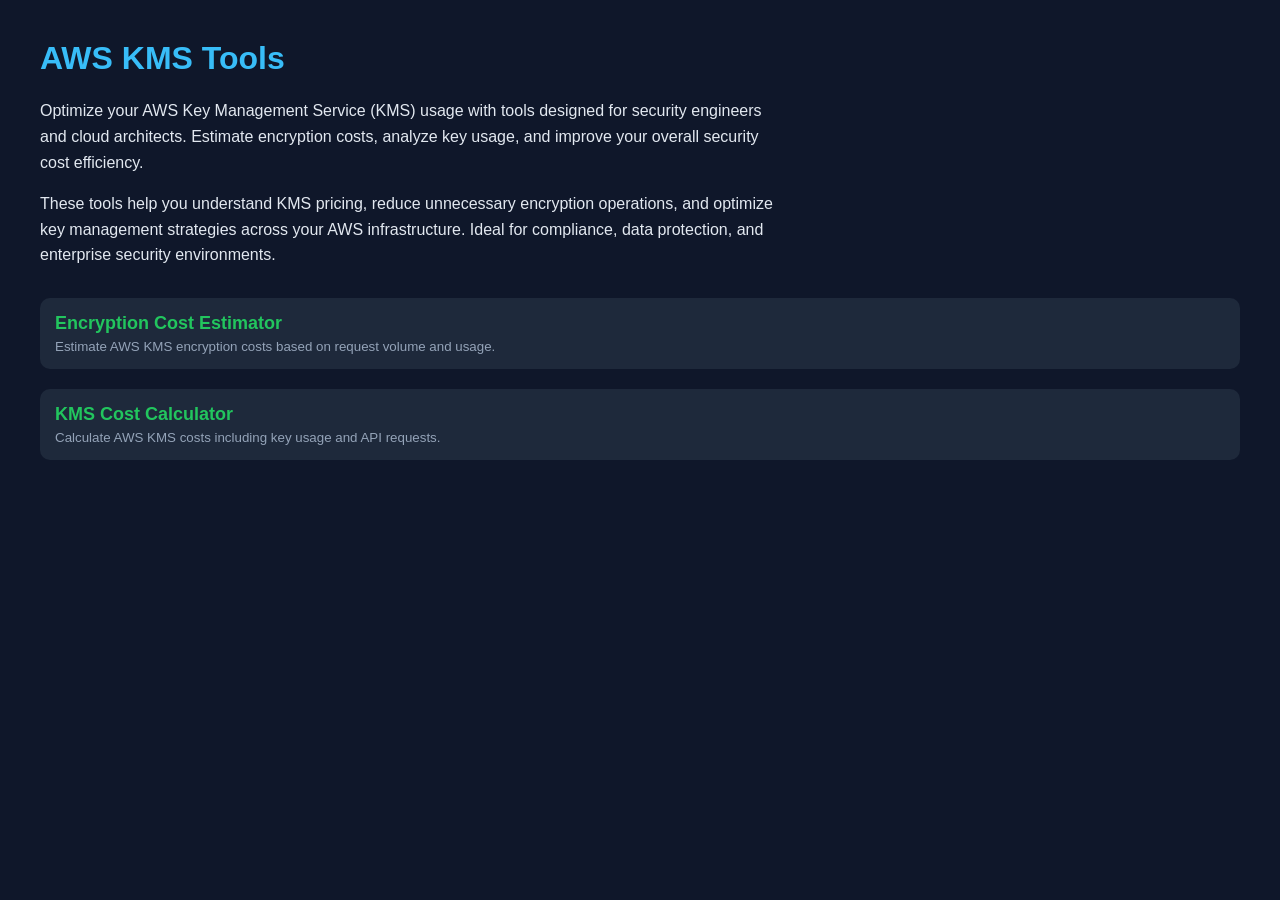
==== index.html @ b9efc0e8 "Initial commit" ====
<!DOCTYPE html>
<html lang="en">
<head>
    <meta charset="UTF-8">
    <meta name="viewport" content="width=device-width, initial-scale=1.0">

    <!-- 🔐 Google Site Verification -->
    <meta name="google-site-verification" content="TU_CODIGO_DE_VERIFICACION_AQUI">

    <!-- SEO Potenciado -->
    <title>AWS KMS Tools – Encryption Cost Calculator & Key Usage Estimator</title>

    <meta name="description" content="Estimate AWS KMS encryption costs and key usage with advanced tools. Optimize encryption strategies and reduce security-related expenses in AWS.">

    <meta name="keywords" content="
    aws kms cost calculator,
    kms encryption cost estimator,
    aws kms pricing calculator,
    encryption cost aws estimator,
    kms request cost calculator,
    aws key management service pricing,
    kms usage cost estimator,
    aws encryption pricing tool,
    kms request pricing calculator,
    cloud encryption cost estimator,
    aws security cost calculator,
    kms billing estimator,
    optimize kms costs aws
    ">

    <meta name="author" content="AI Tools Suite">

    <!-- Open Graph -->
    <meta property="og:title" content="AWS KMS Tools – Encryption Cost Optimization">
    <meta property="og:description" content="Estimate KMS costs and optimize encryption usage.">
    <meta property="og:type" content="website">

    <!-- Estilos -->
    <style>
        body {
            font-family: Arial, sans-serif;
            margin: 40px;
            background: #0f172a;
            color: #e2e8f0;
        }
        h1 {
            color: #38bdf8;
        }
        p {
            max-width: 750px;
            line-height: 1.6;
        }
        .tools {
            margin-top: 30px;
        }
        .tool {
            margin-bottom: 20px;
            padding: 15px;
            background: #1e293b;
            border-radius: 10px;
            transition: 0.2s;
        }
        .tool:hover {
            background: #334155;
        }
        a {
            text-decoration: none;
            color: #22c55e;
            font-weight: bold;
            font-size: 18px;
        }
        small {
            display: block;
            margin-top: 5px;
            color: #94a3b8;
        }
    </style>
</head>
<body>

    <h1>AWS KMS Tools</h1>

    <p>
        Optimize your AWS Key Management Service (KMS) usage with tools designed for security
        engineers and cloud architects. Estimate encryption costs, analyze key usage, and
        improve your overall security cost efficiency.
    </p>

    <p>
        These tools help you understand KMS pricing, reduce unnecessary encryption operations,
        and optimize key management strategies across your AWS infrastructure. Ideal for
        compliance, data protection, and enterprise security environments.
    </p>

    <div class="tools">

        <div class="tool">
            <a href="encryption_cost_estimator/">Encryption Cost Estimator</a>
            <small>Estimate AWS KMS encryption costs based on request volume and usage.</small>
        </div>

        <div class="tool">
            <a href="kms_cost_calculator/">KMS Cost Calculator</a>
            <small>Calculate AWS KMS costs including key usage and API requests.</small>
        </div>

    </div>

</body>
</html>
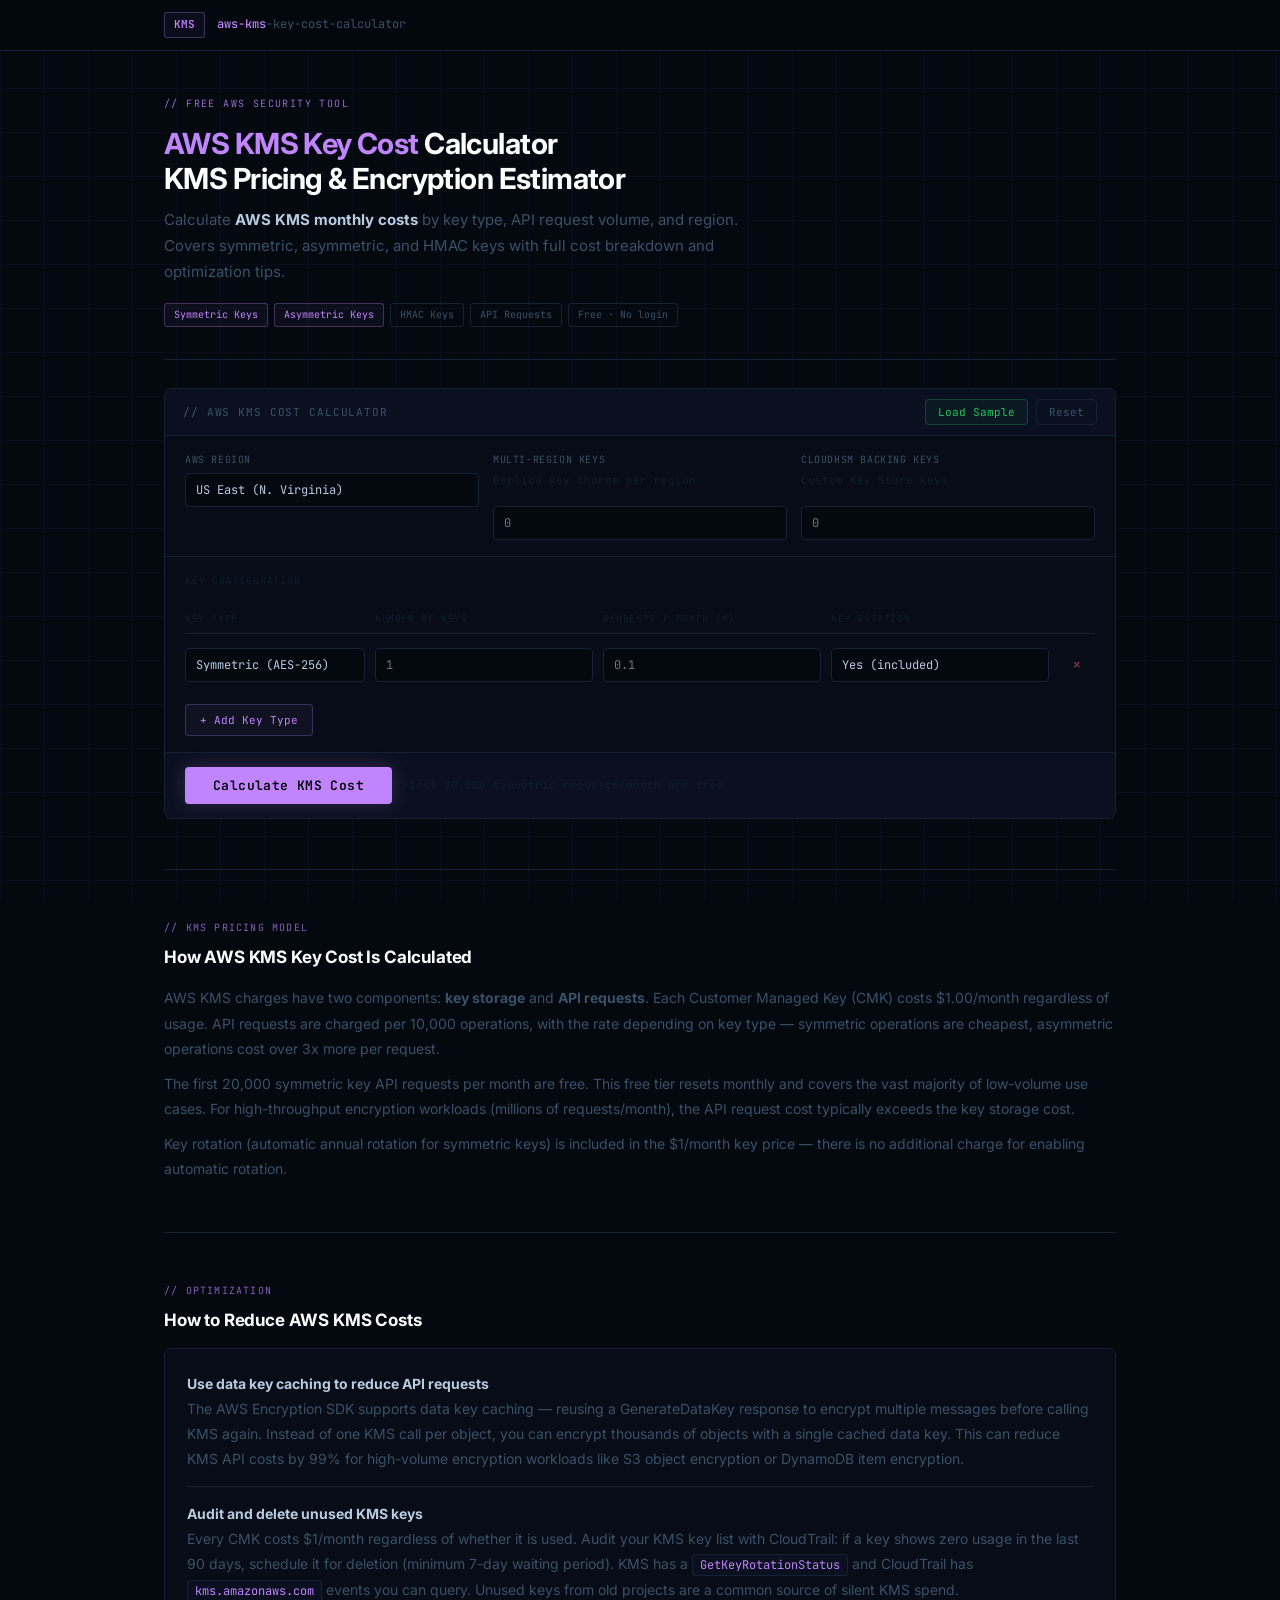
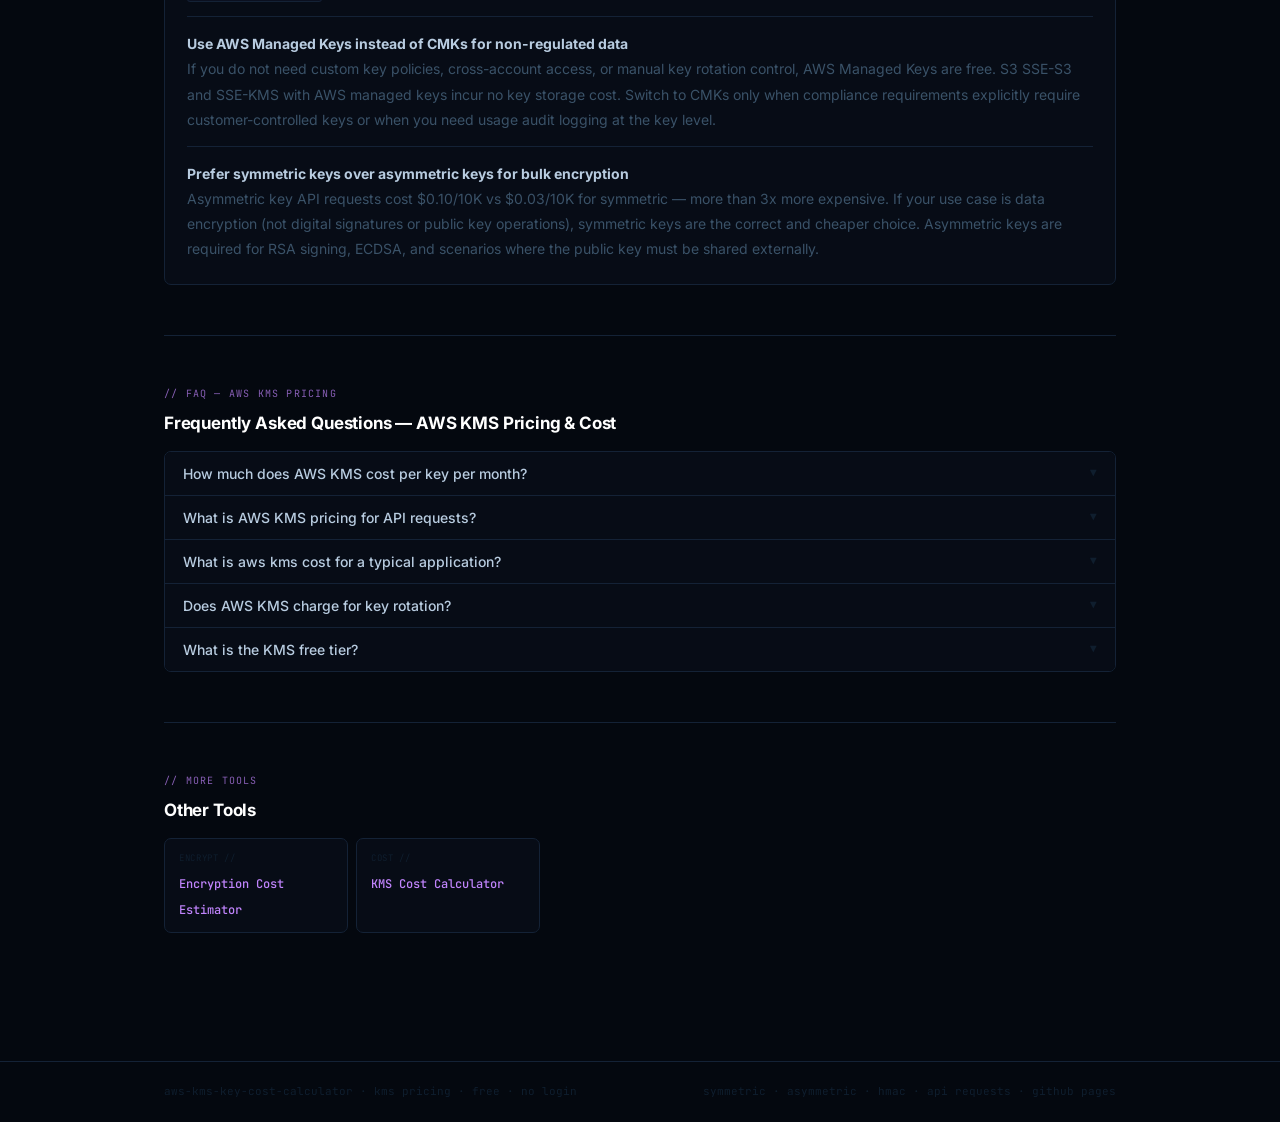
==== commit 2a7237da: "Actualizar index.html" ====
--- a/index.html
+++ b/index.html
@@ -1,110 +1,1130 @@
 <!DOCTYPE html>
+
 <html lang="en">
 <head>
-    <meta charset="UTF-8">
-    <meta name="viewport" content="width=device-width, initial-scale=1.0">
-
-    <!-- 🔐 Google Site Verification -->
-    <meta name="google-site-verification" content="TU_CODIGO_DE_VERIFICACION_AQUI">
-
-    <!-- SEO Potenciado -->
-    <title>AWS KMS Tools – Encryption Cost Calculator & Key Usage Estimator</title>
-
-    <meta name="description" content="Estimate AWS KMS encryption costs and key usage with advanced tools. Optimize encryption strategies and reduce security-related expenses in AWS.">
-
-    <meta name="keywords" content="
-    aws kms cost calculator,
-    kms encryption cost estimator,
-    aws kms pricing calculator,
-    encryption cost aws estimator,
-    kms request cost calculator,
-    aws key management service pricing,
-    kms usage cost estimator,
-    aws encryption pricing tool,
-    kms request pricing calculator,
-    cloud encryption cost estimator,
-    aws security cost calculator,
-    kms billing estimator,
-    optimize kms costs aws
-    ">
-
-    <meta name="author" content="AI Tools Suite">
-
-    <!-- Open Graph -->
-    <meta property="og:title" content="AWS KMS Tools – Encryption Cost Optimization">
-    <meta property="og:description" content="Estimate KMS costs and optimize encryption usage.">
-    <meta property="og:type" content="website">
-
-    <!-- Estilos -->
-    <style>
-        body {
-            font-family: Arial, sans-serif;
-            margin: 40px;
-            background: #0f172a;
-            color: #e2e8f0;
-        }
-        h1 {
-            color: #38bdf8;
-        }
-        p {
-            max-width: 750px;
-            line-height: 1.6;
-        }
-        .tools {
-            margin-top: 30px;
-        }
-        .tool {
-            margin-bottom: 20px;
-            padding: 15px;
-            background: #1e293b;
-            border-radius: 10px;
-            transition: 0.2s;
-        }
-        .tool:hover {
-            background: #334155;
-        }
-        a {
-            text-decoration: none;
-            color: #22c55e;
-            font-weight: bold;
-            font-size: 18px;
-        }
-        small {
-            display: block;
-            margin-top: 5px;
-            color: #94a3b8;
-        }
-    </style>
+<meta charset="UTF-8">
+<meta name="viewport" content="width=device-width, initial-scale=1.0">
+<meta name="google-site-verification" content="PkLa_ViOo6FAHpvh8SacceMb95o9tePRdrqLNBz9X1M" />
+<meta name="robots" content="index, follow">
+
+<title>AWS KMS Key Cost Calculator – KMS Pricing &amp; Encryption Cost Estimator</title>
+
+<meta name="description" content="Free AWS KMS cost calculator. Estimate monthly KMS key costs, API request charges, and encryption pricing for symmetric, asymmetric, and HMAC keys. Calculate aws kms key cost by key type, region, and request volume. No login required.">
+
+<meta name="keywords" content="aws kms key cost, aws kms pricing, kms pricing, aws kms cost, aws key management service pricing, aws kms costs, kms pricing aws, kms cost calculator, aws kms pricing calculator, kms encryption cost">
+
+<link rel="canonical" href="https://franrivalbigprojects.github.io/aws-kms-tools/">
+
+<meta property="og:title" content="AWS KMS Key Cost Calculator – KMS Pricing Estimator">
+<meta property="og:description" content="Calculate AWS KMS monthly costs. Enter key types, request volumes, and region to get a full cost breakdown. Free, no login.">
+<meta property="og:type" content="website">
+
+<link rel="preconnect" href="https://fonts.googleapis.com">
+<link rel="preconnect" href="https://fonts.gstatic.com" crossorigin>
+<link href="https://fonts.googleapis.com/css2?family=JetBrains+Mono:wght@400;500;600&family=Inter:wght@400;500;600;700&display=swap" rel="stylesheet">
+
+<style>
+:root {
+  --bg: #04080f;
+  --surface: #070c16;
+  --surface2: #0b1020;
+  --border: #0e1828;
+  --border2: #142236;
+  --kms: #c084fc;
+  --kms-dim: rgba(192,132,252,0.1);
+  --kms-dim2: rgba(192,132,252,0.05);
+  --green: #22c55e;
+  --green-dim: rgba(34,197,94,0.1);
+  --green-dim2: rgba(34,197,94,0.05);
+  --orange: #fb923c;
+  --orange-dim: rgba(251,146,60,0.08);
+  --blue: #60a5fa;
+  --blue-dim: rgba(96,165,250,0.08);
+  --yellow: #fbbf24;
+  --yellow-dim: rgba(251,191,36,0.08);
+  --red: #f87171;
+  --red-dim: rgba(248,113,113,0.08);
+  --text: #b8cce0;
+  --text-muted: #3a5268;
+  --text-dim: #0f1e2e;
+  --mono: 'JetBrains Mono', monospace;
+  --sans: 'Inter', sans-serif;
+  --r: 7px;
+}
+
+* { box-sizing: border-box; margin: 0; padding: 0; }
+
+body {
+  font-family: var(--sans);
+  background: var(--bg);
+  color: var(--text);
+  min-height: 100vh;
+  line-height: 1.6;
+}
+
+body::after {
+  content: "";
+  position: fixed;
+  inset: 0;
+  background-image: linear-gradient(var(--border) 1px, transparent 1px), linear-gradient(90deg, var(--border) 1px, transparent 1px);
+  background-size: 44px 44px;
+  opacity: 0.45;
+  pointer-events: none;
+  z-index: 0;
+}
+
+header {
+  border-bottom: 1px solid var(--border2);
+  position: sticky;
+  top: 0;
+  z-index: 100;
+  background: rgba(4,8,15,0.96);
+  backdrop-filter: blur(12px);
+}
+
+.header-inner {
+  max-width: 1000px;
+  margin: 0 auto;
+  padding: 0 24px;
+  height: 50px;
+  display: flex;
+  align-items: center;
+  gap: 12px;
+  position: relative;
+  z-index: 1;
+}
+
+.logo-pill {
+  font-family: var(--mono);
+  font-size: 11px;
+  font-weight: 600;
+  color: var(--kms);
+  background: var(--kms-dim2);
+  border: 1px solid rgba(192,132,252,0.3);
+  border-radius: 3px;
+  padding: 3px 9px;
+}
+
+.logo-text {
+  font-family: var(--mono);
+  font-size: 12px;
+  color: var(--text-muted);
+}
+
+.logo-text strong { color: var(--kms); font-weight: 500; }
+
+.wrapper {
+  max-width: 1000px;
+  margin: 0 auto;
+  padding: 0 24px 80px;
+  position: relative;
+  z-index: 1;
+}
+
+/* HERO */
+.hero {
+  padding: 44px 0 32px;
+  border-bottom: 1px solid var(--border2);
+  margin-bottom: 28px;
+}
+
+.hero-tag {
+  font-family: var(--mono);
+  font-size: 10px;
+  letter-spacing: 0.14em;
+  text-transform: uppercase;
+  color: var(--kms);
+  margin-bottom: 14px;
+  opacity: 0.8;
+}
+
+h1 {
+  font-size: clamp(21px, 3vw, 29px);
+  font-weight: 700;
+  color: #fff;
+  margin-bottom: 10px;
+  letter-spacing: -0.02em;
+  line-height: 1.2;
+}
+
+h1 em { font-style: normal; color: var(--kms); }
+
+.hero-sub {
+  font-size: 15px;
+  color: var(--text-muted);
+  max-width: 600px;
+  line-height: 1.75;
+  margin-bottom: 18px;
+}
+
+.hero-sub strong { color: var(--text); }
+
+.pill-row { display: flex; flex-wrap: wrap; gap: 6px; }
+
+.pill {
+  font-family: var(--mono);
+  font-size: 10px;
+  padding: 3px 9px;
+  border-radius: 3px;
+  border: 1px solid;
+}
+
+.pill-kms { color: var(--kms); background: var(--kms-dim2); border-color: rgba(192,132,252,0.3); }
+.pill-dim { color: var(--text-muted); border-color: var(--border2); }
+
+/* TOOL */
+.tool-shell {
+  background: var(--surface);
+  border: 1px solid var(--border2);
+  border-radius: var(--r);
+  overflow: hidden;
+  margin-bottom: 18px;
+}
+
+.tool-topbar {
+  background: var(--surface2);
+  border-bottom: 1px solid var(--border2);
+  padding: 10px 18px;
+  display: flex;
+  align-items: center;
+  justify-content: space-between;
+  flex-wrap: wrap;
+  gap: 8px;
+}
+
+.topbar-label {
+  font-family: var(--mono);
+  font-size: 11px;
+  color: var(--text-muted);
+  text-transform: uppercase;
+  letter-spacing: 0.08em;
+}
+
+.btn-sm {
+  font-family: var(--mono);
+  font-size: 11px;
+  padding: 5px 12px;
+  border-radius: 4px;
+  cursor: pointer;
+  border: 1px solid;
+  transition: opacity 0.15s;
+}
+
+.btn-sm:hover { opacity: 0.75; }
+.btn-kms   { background: var(--kms-dim2); color: var(--kms); border-color: rgba(192,132,252,0.3); }
+.btn-ghost { background: transparent; color: var(--text-muted); border-color: var(--border2); }
+.btn-green { background: var(--green-dim2); color: var(--green); border-color: rgba(34,197,94,0.25); }
+
+/* KEY ROWS */
+.keys-area {
+  padding: 16px 20px;
+  border-bottom: 1px solid var(--border2);
+}
+
+.keys-head {
+  display: flex;
+  align-items: center;
+  justify-content: space-between;
+  margin-bottom: 12px;
+}
+
+.keys-head-label {
+  font-family: var(--mono);
+  font-size: 10px;
+  text-transform: uppercase;
+  letter-spacing: 0.08em;
+  color: var(--text-dim);
+}
+
+.key-row {
+  display: grid;
+  grid-template-columns: 180px 1fr 1fr 1fr 36px;
+  gap: 10px;
+  align-items: center;
+  padding: 10px 0;
+  border-bottom: 1px solid var(--border2);
+}
+
+.key-row:last-child { border-bottom: none; }
+
+.key-row-head {
+  font-family: var(--mono);
+  font-size: 10px;
+  text-transform: uppercase;
+  letter-spacing: 0.06em;
+  color: var(--text-dim);
+  padding-bottom: 6px;
+  border-bottom: 1px solid var(--border2);
+  margin-bottom: 4px;
+}
+
+.kms-select, .kms-input {
+  background: var(--bg);
+  border: 1px solid var(--border2);
+  border-radius: 4px;
+  padding: 8px 10px;
+  font-family: var(--mono);
+  font-size: 12px;
+  color: var(--text);
+  width: 100%;
+  -webkit-appearance: none;
+  transition: border-color 0.2s;
+}
+
+.kms-select:focus, .kms-input:focus {
+  outline: none;
+  border-color: rgba(192,132,252,0.3);
+}
+
+.kms-select option { background: #0b1020; }
+
+.key-del {
+  font-size: 16px;
+  color: var(--red);
+  opacity: 0.5;
+  cursor: pointer;
+  text-align: center;
+  transition: opacity 0.15s;
+  font-family: var(--mono);
+}
+
+.key-del:hover { opacity: 1; }
+
+.add-key-btn {
+  margin-top: 12px;
+  padding: 8px 14px;
+  font-family: var(--mono);
+  font-size: 11px;
+  background: var(--kms-dim2);
+  color: var(--kms);
+  border: 1px solid rgba(192,132,252,0.25);
+  border-radius: 4px;
+  cursor: pointer;
+  transition: opacity 0.15s;
+}
+
+.add-key-btn:hover { opacity: 0.75; }
+
+/* Global settings */
+.global-row {
+  display: grid;
+  grid-template-columns: 1fr 1fr 1fr;
+  gap: 14px;
+  padding: 16px 20px;
+  border-bottom: 1px solid var(--border2);
+}
+
+.field { display: flex; flex-direction: column; gap: 5px; }
+
+.field-label {
+  font-family: var(--mono);
+  font-size: 10px;
+  color: var(--text-muted);
+  letter-spacing: 0.06em;
+  text-transform: uppercase;
+}
+
+.field-hint {
+  font-size: 11px;
+  color: var(--text-dim);
+  font-family: var(--mono);
+  margin-top: -2px;
+}
+
+/* Calculate button */
+.calc-wrap {
+  padding: 14px 20px;
+  background: var(--surface2);
+  display: flex;
+  gap: 10px;
+  align-items: center;
+}
+
+.btn-calc {
+  padding: 10px 28px;
+  font-family: var(--mono);
+  font-size: 13px;
+  font-weight: 600;
+  background: var(--kms);
+  color: #000;
+  border: none;
+  border-radius: 4px;
+  cursor: pointer;
+  letter-spacing: 0.03em;
+  transition: opacity 0.15s, box-shadow 0.15s;
+  box-shadow: 0 0 18px rgba(192,132,252,0.22);
+}
+
+.btn-calc:hover { opacity: 0.87; box-shadow: 0 0 28px rgba(192,132,252,0.38); }
+
+/* RESULTS */
+#resultsWrap { display: none; }
+
+.results-grid {
+  display: grid;
+  grid-template-columns: repeat(4, 1fr);
+  gap: 10px;
+  margin-bottom: 14px;
+}
+
+.res-card {
+  background: var(--surface2);
+  border: 1px solid var(--border2);
+  border-radius: var(--r);
+  padding: 16px;
+  position: relative;
+  overflow: hidden;
+}
+
+.res-card::before {
+  content: '';
+  position: absolute;
+  top: 0; left: 0; right: 0;
+  height: 2px;
+}
+
+.rc-kms::before   { background: var(--kms); }
+.rc-blue::before  { background: var(--blue); }
+.rc-green::before { background: var(--green); }
+.rc-orange::before{ background: var(--orange); }
+
+.rc-label { font-family: var(--mono); font-size: 9px; text-transform: uppercase; letter-spacing: 0.1em; color: var(--text-dim); margin-bottom: 8px; }
+.rc-val   { font-family: var(--mono); font-size: 22px; font-weight: 600; line-height: 1; margin-bottom: 3px; }
+.rc-sub   { font-family: var(--mono); font-size: 10px; color: var(--text-muted); }
+
+/* Breakdown */
+.breakdown {
+  background: var(--surface);
+  border: 1px solid var(--border2);
+  border-radius: var(--r);
+  overflow: hidden;
+  margin-bottom: 14px;
+}
+
+.bt-head {
+  background: var(--surface2);
+  border-bottom: 1px solid var(--border2);
+  padding: 8px 16px;
+  font-family: var(--mono);
+  font-size: 10px;
+  text-transform: uppercase;
+  letter-spacing: 0.08em;
+  color: var(--text-muted);
+}
+
+.bt-row {
+  display: flex;
+  justify-content: space-between;
+  align-items: center;
+  padding: 9px 16px;
+  border-bottom: 1px solid var(--border2);
+  font-family: var(--mono);
+  font-size: 12px;
+}
+
+.bt-row:last-child { border-bottom: none; }
+.bt-row:hover { background: rgba(192,132,252,0.02); }
+.bt-key { color: var(--text-muted); }
+.bt-val { color: var(--text); }
+.bt-total { color: var(--kms); font-size: 14px; font-weight: 600; }
+
+/* Key breakdown table */
+.key-table {
+  background: var(--surface);
+  border: 1px solid var(--border2);
+  border-radius: var(--r);
+  overflow: hidden;
+  margin-bottom: 14px;
+}
+
+.kt-row {
+  display: grid;
+  grid-template-columns: 160px 1fr 1fr 1fr 1fr;
+  border-bottom: 1px solid var(--border2);
+}
+
+.kt-row:last-child { border-bottom: none; }
+.kt-row.kt-head { background: var(--surface2); }
+.kt-row.kt-highlight { background: var(--kms-dim2); }
+
+.kt-cell {
+  padding: 9px 12px;
+  font-family: var(--mono);
+  font-size: 11px;
+  color: var(--text-muted);
+  border-right: 1px solid var(--border2);
+  display: flex;
+  align-items: center;
+}
+
+.kt-cell:last-child { border-right: none; }
+.kt-head .kt-cell { color: var(--text-dim); font-size: 10px; letter-spacing: 0.06em; text-transform: uppercase; }
+
+/* Optimization tip */
+.opt-card {
+  background: var(--surface);
+  border: 1px solid var(--border2);
+  border-left: 3px solid var(--green);
+  border-radius: var(--r);
+  padding: 14px 18px;
+  margin-bottom: 14px;
+  font-size: 13px;
+  color: var(--text-muted);
+  line-height: 1.65;
+}
+
+.opt-card strong { color: var(--green); }
+
+/* DIVIDER */
+hr.divider { border: none; border-top: 1px solid var(--border2); margin: 50px 0; }
+
+.content-section { margin-bottom: 48px; }
+
+.section-eyebrow {
+  font-family: var(--mono);
+  font-size: 10px;
+  letter-spacing: 0.12em;
+  text-transform: uppercase;
+  color: var(--kms);
+  opacity: 0.7;
+  margin-bottom: 8px;
+  display: block;
+}
+
+h3 {
+  font-size: 17px;
+  font-weight: 700;
+  color: #fff;
+  margin-bottom: 14px;
+  letter-spacing: -0.01em;
+}
+
+p {
+  font-size: 14px;
+  color: var(--text-muted);
+  line-height: 1.8;
+  margin-bottom: 10px;
+}
+
+code {
+  font-family: var(--mono);
+  font-size: 12px;
+  background: var(--surface2);
+  color: var(--kms);
+  padding: 2px 7px;
+  border-radius: 3px;
+  border: 1px solid var(--border2);
+}
+
+.dense-block {
+  background: var(--surface);
+  border: 1px solid var(--border2);
+  border-radius: var(--r);
+  padding: 22px;
+  margin-top: 14px;
+}
+
+.dense-block p { margin-bottom: 14px; padding-bottom: 14px; border-bottom: 1px solid var(--border2); }
+.dense-block p:last-child { margin-bottom: 0; padding-bottom: 0; border-bottom: none; }
+.dense-block strong { color: var(--text); }
+
+.faq-list {
+  margin-top: 14px;
+  border: 1px solid var(--border2);
+  border-radius: var(--r);
+  overflow: hidden;
+}
+
+.faq-item { border-bottom: 1px solid var(--border2); }
+.faq-item:last-child { border-bottom: none; }
+
+.faq-q {
+  width: 100%;
+  text-align: left;
+  background: var(--surface);
+  border: none;
+  padding: 13px 18px;
+  font-size: 14px;
+  color: var(--text);
+  font-family: var(--sans);
+  cursor: pointer;
+  display: flex;
+  justify-content: space-between;
+  align-items: center;
+  gap: 12px;
+  transition: background 0.15s;
+  font-weight: 500;
+}
+
+.faq-q:hover { background: var(--kms-dim2); }
+.faq-arrow { font-family: var(--mono); font-size: 11px; color: var(--text-dim); transition: transform 0.2s; flex-shrink: 0; }
+.faq-item.open .faq-arrow { transform: rotate(180deg); }
+
+.faq-a {
+  display: none;
+  padding: 0 18px 13px;
+  font-size: 13px;
+  color: var(--text-muted);
+  line-height: 1.75;
+  border-top: 1px solid var(--border2);
+  background: var(--bg);
+}
+
+.faq-item.open .faq-a { display: block; }
+
+.other-tools {
+  display: grid;
+  grid-template-columns: repeat(auto-fill, minmax(160px, 1fr));
+  gap: 8px;
+  margin-top: 12px;
+}
+
+.otl {
+  background: var(--surface);
+  border: 1px solid var(--border2);
+  border-radius: var(--r);
+  padding: 11px 14px;
+  text-decoration: none;
+  display: block;
+  transition: border-color 0.15s, background 0.15s;
+}
+
+.otl:hover { border-color: rgba(192,132,252,0.3); background: var(--kms-dim2); }
+.otl-eye  { font-family: var(--mono); font-size: 9px; color: var(--text-dim); text-transform: uppercase; letter-spacing: 0.07em; margin-bottom: 4px; }
+.otl-name { font-family: var(--mono); font-size: 12px; color: var(--kms); font-weight: 500; }
+
+footer { border-top: 1px solid var(--border2); padding: 20px 0; position: relative; z-index: 1; }
+
+.footer-inner {
+  max-width: 1000px;
+  margin: 0 auto;
+  padding: 0 24px;
+  display: flex;
+  justify-content: space-between;
+  align-items: center;
+  flex-wrap: wrap;
+  gap: 8px;
+}
+
+footer p { font-family: var(--mono); font-size: 11px; color: var(--text-dim); margin: 0; }
+
+@media (max-width: 680px) {
+  .key-row { grid-template-columns: 1fr 1fr; }
+  .global-row { grid-template-columns: 1fr 1fr; }
+  .results-grid { grid-template-columns: 1fr 1fr; }
+  .kt-row { grid-template-columns: 100px repeat(4, 1fr); font-size: 10px; }
+}
+</style>
+
+<script type="application/ld+json">
+{
+  "@context": "https://schema.org",
+  "@type": "SoftwareApplication",
+  "name": "AWS KMS Key Cost Calculator",
+  "applicationCategory": "DeveloperApplication",
+  "operatingSystem": "Web",
+  "offers": { "@type": "Offer", "price": "0", "priceCurrency": "USD" },
+  "description": "Free AWS KMS key cost calculator. Estimate monthly KMS costs by key type (symmetric, asymmetric, HMAC), API request volume, region, and key rotation. Calculates aws kms key cost, aws kms pricing, and total encryption spend. No login required.",
+  "featureList": "KMS key cost calculation, symmetric asymmetric HMAC pricing, API request cost, key rotation cost, region pricing, optimization recommendations"
+}
+</script>
+
+<script type="application/ld+json">
+{
+  "@context": "https://schema.org",
+  "@type": "FAQPage",
+  "mainEntity": [
+    {
+      "@type": "Question",
+      "name": "How much does AWS KMS cost per key?",
+      "acceptedAnswer": {
+        "@type": "Answer",
+        "text": "AWS KMS Customer Managed Keys (CMKs) cost $1.00 per key per month, regardless of key type or usage. AWS Managed Keys (created automatically by AWS services like S3, EBS, RDS) are free — you do not pay the $1/month fee for these keys. API request charges are separate and apply to all key types. Key rotation does not increase the key cost."
+      }
+    },
+    {
+      "@type": "Question",
+      "name": "What is AWS KMS pricing for API requests?",
+      "acceptedAnswer": {
+        "@type": "Answer",
+        "text": "AWS KMS API request pricing: Symmetric key requests (Encrypt, Decrypt, GenerateDataKey, etc.) cost $0.03 per 10,000 requests. Asymmetric key requests (Sign, Verify, GetPublicKey) cost $0.10 per 10,000 requests. HMAC key requests (GenerateMac, VerifyMac) cost $0.15 per 10,000 requests. The first 20,000 symmetric key requests per month are free. Prices vary slightly by region."
+      }
+    },
+    {
+      "@type": "Question",
+      "name": "What is the difference between aws kms key cost for symmetric vs asymmetric keys?",
+      "acceptedAnswer": {
+        "@type": "Answer",
+        "text": "Both symmetric and asymmetric Customer Managed Keys cost $1.00/key/month. The difference is in API request pricing: symmetric operations cost $0.03 per 10,000 requests; asymmetric operations cost $0.10 per 10,000 requests — over 3x more expensive per request. High-volume signing workloads should use symmetric keys where possible. Asymmetric keys are required for digital signatures and public key encryption."
+      }
+    },
+    {
+      "@type": "Question",
+      "name": "Are AWS Managed Keys free in KMS?",
+      "acceptedAnswer": {
+        "@type": "Answer",
+        "text": "Yes. AWS Managed Keys (keys created and managed by AWS services like aws/s3, aws/ebs, aws/rds) have no $1/month key fee. However, API requests made through AWS services using these keys are still charged at the standard request rates. Customer Managed Keys give you more control (custom rotation, key policies, usage grants) but cost $1/month each."
+      }
+    }
+  ]
+}
+</script>
+
 </head>
+
 <body>
 
-    <h1>AWS KMS Tools</h1>
-
-    <p>
-        Optimize your AWS Key Management Service (KMS) usage with tools designed for security
-        engineers and cloud architects. Estimate encryption costs, analyze key usage, and
-        improve your overall security cost efficiency.
+<header>
+  <div class="header-inner">
+    <span class="logo-pill">KMS</span>
+    <span class="logo-text"><strong>aws-kms</strong>-key-cost-calculator</span>
+  </div>
+</header>
+
+<div class="wrapper">
+
+  <section class="hero">
+    <p class="hero-tag">// Free AWS Security Tool</p>
+    <h1><em>AWS KMS Key Cost</em> Calculator<br>KMS Pricing &amp; Encryption Estimator</h1>
+    <p class="hero-sub">
+      Calculate <strong>AWS KMS monthly costs</strong> by key type, API request volume, and region. Covers symmetric, asymmetric, and HMAC keys with full cost breakdown and optimization tips.
     </p>
-
-    <p>
-        These tools help you understand KMS pricing, reduce unnecessary encryption operations,
-        and optimize key management strategies across your AWS infrastructure. Ideal for
-        compliance, data protection, and enterprise security environments.
-    </p>
-
-    <div class="tools">
-
-        <div class="tool">
-            <a href="encryption_cost_estimator/">Encryption Cost Estimator</a>
-            <small>Estimate AWS KMS encryption costs based on request volume and usage.</small>
-        </div>
-
-        <div class="tool">
-            <a href="kms_cost_calculator/">KMS Cost Calculator</a>
-            <small>Calculate AWS KMS costs including key usage and API requests.</small>
-        </div>
-
+    <div class="pill-row">
+      <span class="pill pill-kms">Symmetric Keys</span>
+      <span class="pill pill-kms">Asymmetric Keys</span>
+      <span class="pill pill-dim">HMAC Keys</span>
+      <span class="pill pill-dim">API Requests</span>
+      <span class="pill pill-dim">Free &middot; No login</span>
     </div>
+  </section>
+
+  <!-- TOOL -->
+
+  <div class="tool-shell">
+    <div class="tool-topbar">
+      <span class="topbar-label">// AWS KMS Cost Calculator</span>
+      <div style="display:flex;gap:8px;">
+        <button class="btn-sm btn-green" onclick="loadSample()">Load Sample</button>
+        <button class="btn-sm btn-ghost" onclick="resetCalc()">Reset</button>
+      </div>
+    </div>
+
+
+<!-- Global settings -->
+<div class="global-row">
+  <div class="field">
+    <label class="field-label">AWS Region</label>
+    <select class="kms-select" id="regionSelect">
+      <option value="use1">US East (N. Virginia)</option>
+      <option value="usw2">US West (Oregon)</option>
+      <option value="euw1">EU West (Ireland)</option>
+      <option value="apse1">AP Southeast (Singapore)</option>
+      <option value="apne1">AP Northeast (Tokyo)</option>
+    </select>
+  </div>
+  <div class="field">
+    <label class="field-label">Multi-Region Keys</label>
+    <p class="field-hint">Replica key charge per region</p>
+    <input class="kms-input" type="number" id="multiRegionReplicas" placeholder="0" min="0">
+  </div>
+  <div class="field">
+    <label class="field-label">CloudHSM Backing Keys</label>
+    <p class="field-hint">Custom Key Store keys</p>
+    <input class="kms-input" type="number" id="hsmKeys" placeholder="0" min="0">
+  </div>
+</div>
+
+<!-- Key rows -->
+<div class="keys-area">
+  <div class="keys-head">
+    <span class="keys-head-label">Key Configuration</span>
+  </div>
+
+  <!-- Header row -->
+  <div class="key-row key-row-head">
+    <span style="font-family:var(--mono);font-size:10px;color:var(--text-dim);text-transform:uppercase;letter-spacing:0.06em;">Key Type</span>
+    <span style="font-family:var(--mono);font-size:10px;color:var(--text-dim);text-transform:uppercase;letter-spacing:0.06em;">Number of Keys</span>
+    <span style="font-family:var(--mono);font-size:10px;color:var(--text-dim);text-transform:uppercase;letter-spacing:0.06em;">Requests / Month (M)</span>
+    <span style="font-family:var(--mono);font-size:10px;color:var(--text-dim);text-transform:uppercase;letter-spacing:0.06em;">Key Rotation</span>
+    <span></span>
+  </div>
+
+  <div id="keyRowsContainer"></div>
+
+  <button class="add-key-btn" onclick="addKeyRow()">+ Add Key Type</button>
+</div>
+
+<div class="calc-wrap">
+  <button class="btn-calc" onclick="calcKMS()">Calculate KMS Cost</button>
+  <span style="font-family:var(--mono);font-size:11px;color:var(--text-dim);">First 20,000 symmetric requests/month are free</span>
+</div>
+
+
+  </div>
+
+  <!-- RESULTS -->
+
+  <div id="resultsWrap">
+    <div class="results-grid" id="resultsCards"></div>
+    <div class="breakdown" id="breakdownTable"></div>
+    <div class="key-table" id="keyTable"></div>
+    <div class="opt-card" id="optCard" style="display:none;"></div>
+  </div>
+
+  <hr class="divider">
+
+  <section class="content-section">
+    <span class="section-eyebrow">// KMS pricing model</span>
+    <h3>How AWS KMS Key Cost Is Calculated</h3>
+    <p>AWS KMS charges have two components: <strong>key storage</strong> and <strong>API requests</strong>. Each Customer Managed Key (CMK) costs $1.00/month regardless of usage. API requests are charged per 10,000 operations, with the rate depending on key type — symmetric operations are cheapest, asymmetric operations cost over 3x more per request.</p>
+    <p>The first 20,000 symmetric key API requests per month are free. This free tier resets monthly and covers the vast majority of low-volume use cases. For high-throughput encryption workloads (millions of requests/month), the API request cost typically exceeds the key storage cost.</p>
+    <p>Key rotation (automatic annual rotation for symmetric keys) is included in the $1/month key price — there is no additional charge for enabling automatic rotation.</p>
+  </section>
+
+  <hr class="divider">
+
+  <section class="content-section">
+    <span class="section-eyebrow">// Optimization</span>
+    <h3>How to Reduce AWS KMS Costs</h3>
+    <div class="dense-block">
+      <p><strong>Use data key caching to reduce API requests</strong><br>
+      The AWS Encryption SDK supports data key caching — reusing a GenerateDataKey response to encrypt multiple messages before calling KMS again. Instead of one KMS call per object, you can encrypt thousands of objects with a single cached data key. This can reduce KMS API costs by 99% for high-volume encryption workloads like S3 object encryption or DynamoDB item encryption.</p>
+
+
+  <p><strong>Audit and delete unused KMS keys</strong><br>
+  Every CMK costs $1/month regardless of whether it is used. Audit your KMS key list with CloudTrail: if a key shows zero usage in the last 90 days, schedule it for deletion (minimum 7-day waiting period). KMS has a <code>GetKeyRotationStatus</code> and CloudTrail has <code>kms.amazonaws.com</code> events you can query. Unused keys from old projects are a common source of silent KMS spend.</p>
+
+  <p><strong>Use AWS Managed Keys instead of CMKs for non-regulated data</strong><br>
+  If you do not need custom key policies, cross-account access, or manual key rotation control, AWS Managed Keys are free. S3 SSE-S3 and SSE-KMS with AWS managed keys incur no key storage cost. Switch to CMKs only when compliance requirements explicitly require customer-controlled keys or when you need usage audit logging at the key level.</p>
+
+  <p><strong>Prefer symmetric keys over asymmetric keys for bulk encryption</strong><br>
+  Asymmetric key API requests cost $0.10/10K vs $0.03/10K for symmetric — more than 3x more expensive. If your use case is data encryption (not digital signatures or public key operations), symmetric keys are the correct and cheaper choice. Asymmetric keys are required for RSA signing, ECDSA, and scenarios where the public key must be shared externally.</p>
+</div>
+
+  </section>
+
+  <hr class="divider">
+
+  <section class="content-section">
+    <span class="section-eyebrow">// FAQ — aws kms pricing</span>
+    <h3>Frequently Asked Questions — AWS KMS Pricing &amp; Cost</h3>
+    <div class="faq-list">
+      <div class="faq-item">
+        <button class="faq-q" onclick="toggleFaq(this)">How much does AWS KMS cost per key per month?<span class="faq-arrow">&#9660;</span></button>
+        <div class="faq-a">Each Customer Managed Key (CMK) costs $1.00 per month. AWS Managed Keys are free. Multi-Region replica keys also cost $1.00/month each. Keys pending deletion do not incur charges during the waiting period. CloudHSM-backed keys in a Custom Key Store may have additional CloudHSM cluster costs.</div>
+      </div>
+      <div class="faq-item">
+        <button class="faq-q" onclick="toggleFaq(this)">What is AWS KMS pricing for API requests?<span class="faq-arrow">&#9660;</span></button>
+        <div class="faq-a">Symmetric key requests: $0.03 per 10,000 (first 20,000 free/month). Asymmetric key requests: $0.10 per 10,000. HMAC key requests: $0.15 per 10,000. Prices are per the AWS US East region and vary slightly in other regions. Requests include Encrypt, Decrypt, GenerateDataKey, Sign, Verify, GenerateMac, and other cryptographic operations.</div>
+      </div>
+      <div class="faq-item">
+        <button class="faq-q" onclick="toggleFaq(this)">What is aws kms cost for a typical application?<span class="faq-arrow">&#9660;</span></button>
+        <div class="faq-a">A typical application with 5 CMKs and 1 million symmetric requests/month: Keys = 5 × $1 = $5/month. Requests = (1,000,000 - 20,000 free) / 10,000 × $0.03 = $2.94/month. Total = ~$8/month. High-volume applications encrypting 100M objects/month: $5 + (100M / 10K × $0.03) = $5 + $300 = $305/month — data key caching could reduce the $300 request cost to under $1.</div>
+      </div>
+      <div class="faq-item">
+        <button class="faq-q" onclick="toggleFaq(this)">Does AWS KMS charge for key rotation?<span class="faq-arrow">&#9660;</span></button>
+        <div class="faq-a">No. Automatic key rotation is included in the $1/month key price — enabling rotation does not add any charge. When a key is rotated, KMS retains all previous key material (for decrypting older data) and the key ID remains the same. The only cost is the $1/month for the key itself, regardless of how many times it has been rotated.</div>
+      </div>
+      <div class="faq-item">
+        <button class="faq-q" onclick="toggleFaq(this)">What is the KMS free tier?<span class="faq-arrow">&#9660;</span></button>
+        <div class="faq-a">AWS KMS offers 20,000 free symmetric key API requests per month. This resets monthly. There is no free tier for key storage ($1/key/month applies from the first key), asymmetric requests, or HMAC requests. The free 20K requests cover most low-volume use cases such as small applications with infrequent encryption operations.</div>
+      </div>
+    </div>
+  </section>
+
+  <hr class="divider">
+
+  <section class="content-section">
+    <span class="section-eyebrow">// More tools</span>
+    <h3>Other Tools</h3>
+    <div class="other-tools">
+      <a href="encryption_cost_estimator/" class="otl">
+        <p class="otl-eye">encrypt //</p>
+        <span class="otl-name">Encryption Cost Estimator</span>
+      </a>
+      <a href="kms_cost_calculator/" class="otl">
+        <p class="otl-eye">cost //</p>
+        <span class="otl-name">KMS Cost Calculator</span>
+      </a>
+    </div>
+  </section>
+
+</div>
+
+<footer>
+  <div class="footer-inner">
+    <p>aws-kms-key-cost-calculator &middot; kms pricing &middot; free &middot; no login</p>
+    <p>symmetric &middot; asymmetric &middot; hmac &middot; api requests &middot; github pages</p>
+  </div>
+</footer>
+
+<script>
+// ─── PRICING DATA ───
+var PRICING = {
+  use1:  { key: 1.00, sym: 0.03,  asym: 0.10,  hmac: 0.15,  hsm: 1.50 },
+  usw2:  { key: 1.00, sym: 0.03,  asym: 0.10,  hmac: 0.15,  hsm: 1.50 },
+  euw1:  { key: 1.00, sym: 0.033, asym: 0.110, hmac: 0.165, hsm: 1.65 },
+  apse1: { key: 1.00, sym: 0.036, asym: 0.12,  hmac: 0.18,  hsm: 1.80 },
+  apne1: { key: 1.00, sym: 0.036, asym: 0.12,  hmac: 0.18,  hsm: 1.80 }
+};
+
+var KEY_TYPES = [
+  { id: 'sym',  label: 'Symmetric (AES-256)', rateKey: 'sym' },
+  { id: 'asym', label: 'Asymmetric (RSA/ECC)', rateKey: 'asym' },
+  { id: 'hmac', label: 'HMAC', rateKey: 'hmac' }
+];
+
+var rowCount = 0;
+var rows = [];
+
+function addKeyRow(type, numKeys, reqM, rotation) {
+  rowCount++;
+  var id = rowCount;
+
+  var container = document.getElementById('keyRowsContainer');
+  var row = document.createElement('div');
+  row.className = 'key-row';
+  row.id = 'krow-' + id;
+
+  // Key type select
+  var sel = document.createElement('select');
+  sel.className = 'kms-select';
+  sel.id = 'ktype-' + id;
+  KEY_TYPES.forEach(function(kt) {
+    var opt = document.createElement('option');
+    opt.value = kt.id;
+    opt.textContent = kt.label;
+    if (type && kt.id === type) opt.selected = true;
+    sel.appendChild(opt);
+  });
+
+  // Number of keys
+  var numInput = document.createElement('input');
+  numInput.type = 'number';
+  numInput.className = 'kms-input';
+  numInput.id = 'knum-' + id;
+  numInput.placeholder = '1';
+  numInput.min = '1';
+  if (numKeys) numInput.value = numKeys;
+
+  // Requests per month (millions)
+  var reqInput = document.createElement('input');
+  reqInput.type = 'number';
+  reqInput.className = 'kms-input';
+  reqInput.id = 'kreq-' + id;
+  reqInput.placeholder = '0.1';
+  reqInput.min = '0';
+  reqInput.step = '0.1';
+  if (reqM !== undefined) reqInput.value = reqM;
+
+  // Rotation toggle
+  var rotSel = document.createElement('select');
+  rotSel.className = 'kms-select';
+  rotSel.id = 'krot-' + id;
+  var optYes = document.createElement('option'); optYes.value = 'yes'; optYes.textContent = 'Yes (included)';
+  var optNo  = document.createElement('option'); optNo.value  = 'no';  optNo.textContent  = 'No';
+  rotSel.appendChild(optYes);
+  rotSel.appendChild(optNo);
+  if (rotation === 'no') optNo.selected = true;
+
+  // Delete button
+  var del = document.createElement('div');
+  del.className = 'key-del';
+  del.textContent = '\u00d7';
+  del.onclick = (function(rowId) {
+    return function() {
+      var el = document.getElementById('krow-' + rowId);
+      if (el) el.remove();
+      rows = rows.filter(function(r) { return r !== rowId; });
+    };
+  })(id);
+
+  row.appendChild(sel);
+  row.appendChild(numInput);
+  row.appendChild(reqInput);
+  row.appendChild(rotSel);
+  row.appendChild(del);
+  container.appendChild(row);
+  rows.push(id);
+}
+
+function fmt(n) { return '$' + n.toFixed(2); }
+
+function calcKMS() {
+  var p = PRICING[document.getElementById('regionSelect').value] || PRICING.use1;
+  var mrReplicas = parseFloat(document.getElementById('multiRegionReplicas').value) || 0;
+  var hsmKeyCount = parseFloat(document.getElementById('hsmKeys').value) || 0;
+
+  var totalKeyCost = 0;
+  var totalReqCost = 0;
+  var keyDetails = [];
+
+  var freeSymRemaining = 20000; // 20K free symmetric requests/month
+
+  rows.forEach(function(id) {
+    var typeEl = document.getElementById('ktype-' + id);
+    var numEl  = document.getElementById('knum-' + id);
+    var reqEl  = document.getElementById('kreq-' + id);
+    if (!typeEl || !numEl) return;
+
+    var keyType = typeEl.value;
+    var numKeys = parseFloat(numEl.value) || 1;
+    var reqM    = parseFloat(reqEl.value) || 0;
+    var totalReqs = reqM * 1000000;
+
+    var keyCost = numKeys * p.key;
+
+    var reqCost = 0;
+    var rate = keyType === 'sym' ? p.sym : keyType === 'asym' ? p.asym : p.hmac;
+
+    if (keyType === 'sym' && freeSymRemaining > 0) {
+      var freeUsed = Math.min(totalReqs, freeSymRemaining);
+      freeSymRemaining -= freeUsed;
+      var billableReqs = totalReqs - freeUsed;
+      reqCost = (billableReqs / 10000) * rate;
+    } else {
+      reqCost = (totalReqs / 10000) * rate;
+    }
+
+    var rowTotal = keyCost + reqCost;
+    totalKeyCost += keyCost;
+    totalReqCost += reqCost;
+
+    var typeLabel = keyType === 'sym' ? 'Symmetric' : keyType === 'asym' ? 'Asymmetric' : 'HMAC';
+    keyDetails.push({
+      type: typeLabel,
+      keys: numKeys,
+      reqs: reqM,
+      keyCost: keyCost,
+      reqCost: reqCost,
+      total: rowTotal,
+      rate: rate
+    });
+  });
+
+  // Multi-region + HSM
+  var mrCost  = mrReplicas * p.key;
+  var hsmCost = hsmKeyCount * p.hsm;
+
+  var totalMonthly = totalKeyCost + totalReqCost + mrCost + hsmCost;
+  var totalAnnual  = totalMonthly * 12;
+
+  // Result cards
+  var cardsEl = document.getElementById('resultsCards');
+  cardsEl.innerHTML = '';
+
+  function makeCard(cls, label, val, sub) {
+    var c = document.createElement('div'); c.className = 'res-card rc-' + cls;
+    var l = document.createElement('div'); l.className = 'rc-label'; l.textContent = label;
+    var v = document.createElement('div'); v.className = 'rc-val';
+    var colors = { kms: 'var(--kms)', blue: 'var(--blue)', green: 'var(--green)', orange: 'var(--orange)' };
+    v.style.color = colors[cls] || 'var(--text)';
+    v.textContent = val;
+    var s = document.createElement('div'); s.className = 'rc-sub'; s.textContent = sub;
+    c.appendChild(l); c.appendChild(v); c.appendChild(s);
+    return c;
+  }
+
+  cardsEl.appendChild(makeCard('kms',    'Monthly Total',   fmt(totalMonthly),  rows.length + ' key group' + (rows.length !== 1 ? 's' : '') + ' configured'));
+  cardsEl.appendChild(makeCard('blue',   'Annual Estimate', fmt(totalAnnual),   'x12 months'));
+  cardsEl.appendChild(makeCard('green',  'Key Storage Cost',fmt(totalKeyCost + mrCost + hsmCost), '$1.00/key/month'));
+  cardsEl.appendChild(makeCard('orange', 'API Request Cost', fmt(totalReqCost), '20K sym requests free/mo'));
+
+  // Breakdown table
+  var bt = document.getElementById('breakdownTable');
+  bt.innerHTML = '';
+  var bHead = document.createElement('div'); bHead.className = 'bt-head'; bHead.textContent = 'Cost Breakdown';
+  bt.appendChild(bHead);
+
+  function bRow(key, val, bold) {
+    var row = document.createElement('div'); row.className = 'bt-row';
+    var k = document.createElement('span'); k.className = 'bt-key'; k.textContent = key;
+    var v = document.createElement('span'); v.className = bold ? 'bt-total' : 'bt-val'; v.textContent = val;
+    row.appendChild(k); row.appendChild(v); bt.appendChild(row);
+  }
+
+  keyDetails.forEach(function(d) {
+    bRow(d.type + ' (' + d.keys + ' key' + (d.keys !== 1 ? 's' : '') + ' × $1.00)', fmt(d.keyCost));
+    if (d.reqs > 0) {
+      bRow('  API requests (' + d.reqs + 'M × $' + d.rate.toFixed(3) + '/10K)', fmt(d.reqCost));
+    }
+  });
+
+  if (mrReplicas > 0) bRow('Multi-Region replicas (' + mrReplicas + ' × $1.00)', fmt(mrCost));
+  if (hsmCost > 0) bRow('CloudHSM-backed keys (' + hsmKeyCount + ' × $' + p.hsm + '/key)', fmt(hsmCost));
+  bRow('Monthly total', fmt(totalMonthly), true);
+  bRow('Annual total', fmt(totalAnnual));
+
+  // Per-key type table
+  var kt = document.getElementById('keyTable');
+  kt.innerHTML = '';
+
+  var hRow = document.createElement('div'); hRow.className = 'kt-row kt-head';
+  ['Key Type', 'Keys', 'Requests/mo', 'Key Cost', 'Request Cost', 'Total'].forEach(function(h) {
+    var c = document.createElement('div'); c.className = 'kt-cell'; c.textContent = h; hRow.appendChild(c);
+  });
+  kt.appendChild(hRow);
+
+  keyDetails.forEach(function(d) {
+    var row = document.createElement('div'); row.className = 'kt-row';
+    [d.type, d.keys, d.reqs + 'M', fmt(d.keyCost), fmt(d.reqCost), fmt(d.total)].forEach(function(v) {
+      var c = document.createElement('div'); c.className = 'kt-cell'; c.textContent = v; row.appendChild(c);
+    });
+    kt.appendChild(row);
+  });
+
+  // Optimization tip
+  var oc = document.getElementById('optCard');
+  var tips = [];
+
+  if (totalReqCost > totalKeyCost * 3) {
+    tips.push('Your API request cost is significantly higher than key storage. Consider implementing data key caching with the AWS Encryption SDK to reduce KMS calls by up to 99%.');
+  }
+
+  var hasAsym = keyDetails.some(function(d) { return d.type === 'Asymmetric' && d.reqs > 0.5; });
+  if (hasAsym) {
+    tips.push('High asymmetric request volume detected. Asymmetric requests cost 3x more than symmetric. If these are bulk encryption operations (not signatures), switch to symmetric keys.');
+  }
+
+  if (tips.length > 0) {
+    oc.style.display = 'block';
+    oc.innerHTML = '<strong>Optimization Opportunities:</strong> ' + tips.join(' ');
+  } else {
+    oc.style.display = 'none';
+  }
+
+  document.getElementById('resultsWrap').style.display = 'block';
+  document.getElementById('resultsWrap').scrollIntoView({ behavior: 'smooth', block: 'start' });
+}
+
+function loadSample() {
+  document.getElementById('multiRegionReplicas').value = '2';
+  document.getElementById('hsmKeys').value = '0';
+  // Clear existing rows
+  document.getElementById('keyRowsContainer').innerHTML = '';
+  rows = [];
+  addKeyRow('sym',  '5', '1.0',  'yes');
+  addKeyRow('asym', '2', '0.1',  'yes');
+  addKeyRow('hmac', '1', '0.05', 'no');
+  setTimeout(calcKMS, 50);
+}
+
+function resetCalc() {
+  document.getElementById('keyRowsContainer').innerHTML = '';
+  rows = [];
+  document.getElementById('multiRegionReplicas').value = '';
+  document.getElementById('hsmKeys').value = '';
+  document.getElementById('resultsWrap').style.display = 'none';
+  addKeyRow('sym', '', '', 'yes');
+}
+
+function toggleFaq(btn) {
+  btn.parentElement.classList.toggle('open');
+}
+
+// Init with one empty symmetric key row
+addKeyRow('sym', '', '', 'yes');
+</script>
 
 </body>
 </html>
